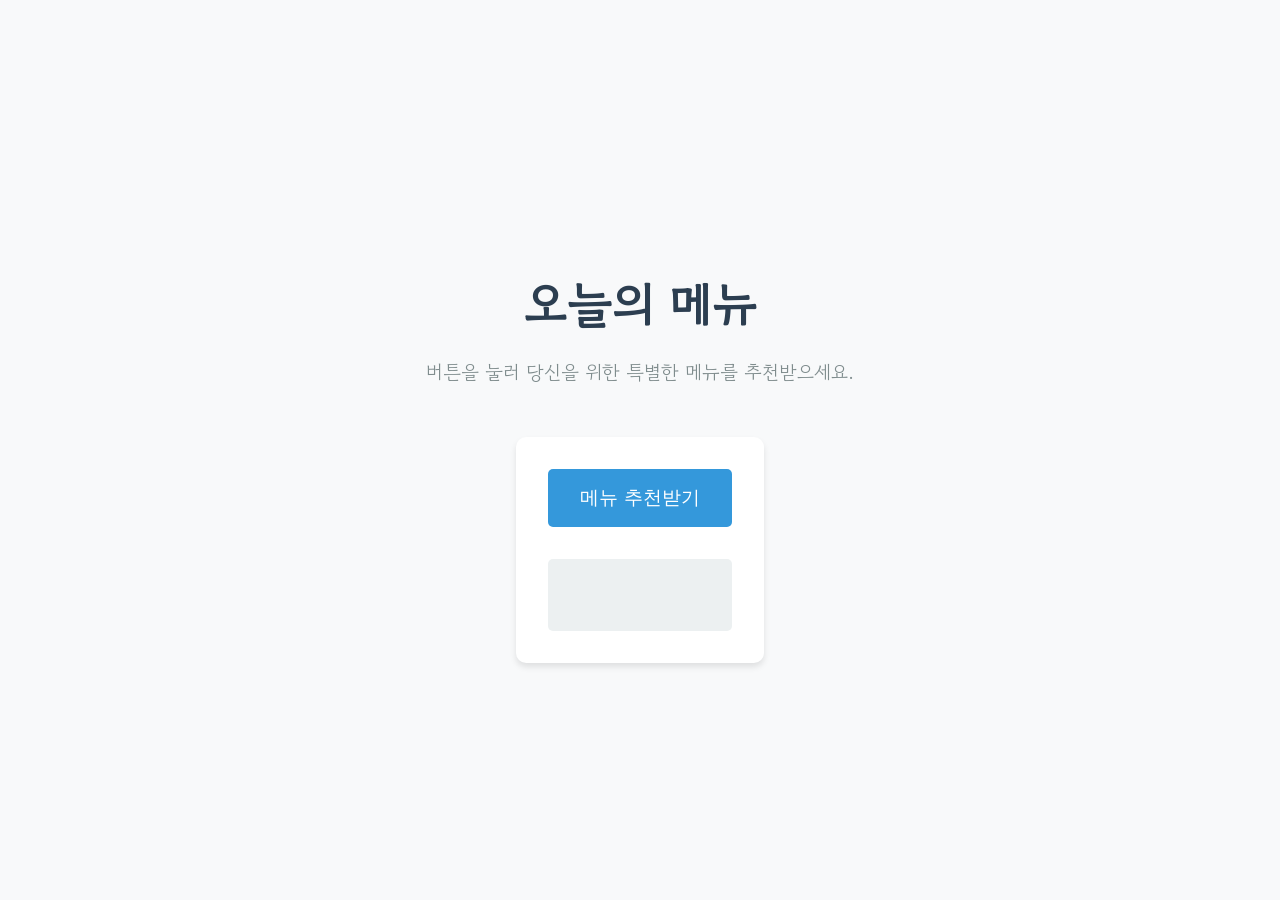
==== index.html @ 35b62818 "Upload current project code: updated index.html, main.js, and style.css" ====
<!doctype html>
<html lang="ko">
<head>
  <meta charset="UTF-8" />
  <meta name="viewport" content="width=device-width, initial-scale=1.0" />
  <title>오늘의 메뉴</title>
  <link rel="preconnect" href="https://fonts.googleapis.com">
  <link rel="preconnect" href="https://fonts.gstatic.com" crossorigin>
  <link href="https://fonts.googleapis.com/css2?family=Gowun+Dodum&display=swap" rel="stylesheet">
  <link href='/style.css' rel='stylesheet'>
</head>
<body>
  <header>
    <h1>오늘의 메뉴</h1>
    <p>버튼을 눌러 당신을 위한 특별한 메뉴를 추천받으세요.</p>
  </header>
  <main>
    <button id="recommend-btn">메뉴 추천받기</button>
    <div id="result-container">
        <p id="result"></p>
    </div>
  </main>
  <script defer type="text/javascript" src="/main.js"></script>
</body>
</html>
---- style.css ----
body {
  font-family: 'Gowun Dodum', sans-serif;
  background-color: #f8f9fa;
  color: #333;
  margin: 0;
  padding: 0;
  display: flex;
  flex-direction: column;
  align-items: center;
  justify-content: center;
  min-height: 100vh;
  text-align: center;
}

header {
  margin-bottom: 2rem;
}

h1 {
  font-size: 3rem;
  color: #2c3e50;
  margin-bottom: 0.5rem;
}

p {
  font-size: 1.2rem;
  color: #7f8c8d;
}

main {
  background-color: #fff;
  padding: 2rem;
  border-radius: 10px;
  box-shadow: 0 4px 6px rgba(0, 0, 0, 0.1);
}

#recommend-btn {
  background-color: #3498db;
  color: #fff;
  border: none;
  padding: 1rem 2rem;
  font-size: 1.2rem;
  border-radius: 5px;
  cursor: pointer;
  transition: background-color 0.3s ease;
}

#recommend-btn:hover {
  background-color: #2980b9;
}

#result-container {
  margin-top: 2rem;
  padding: 1.5rem;
  background-color: #ecf0f1;
  border-radius: 5px;
}

#result {
  font-size: 1.5rem;
  font-weight: bold;
  color: #2c3e50;
}
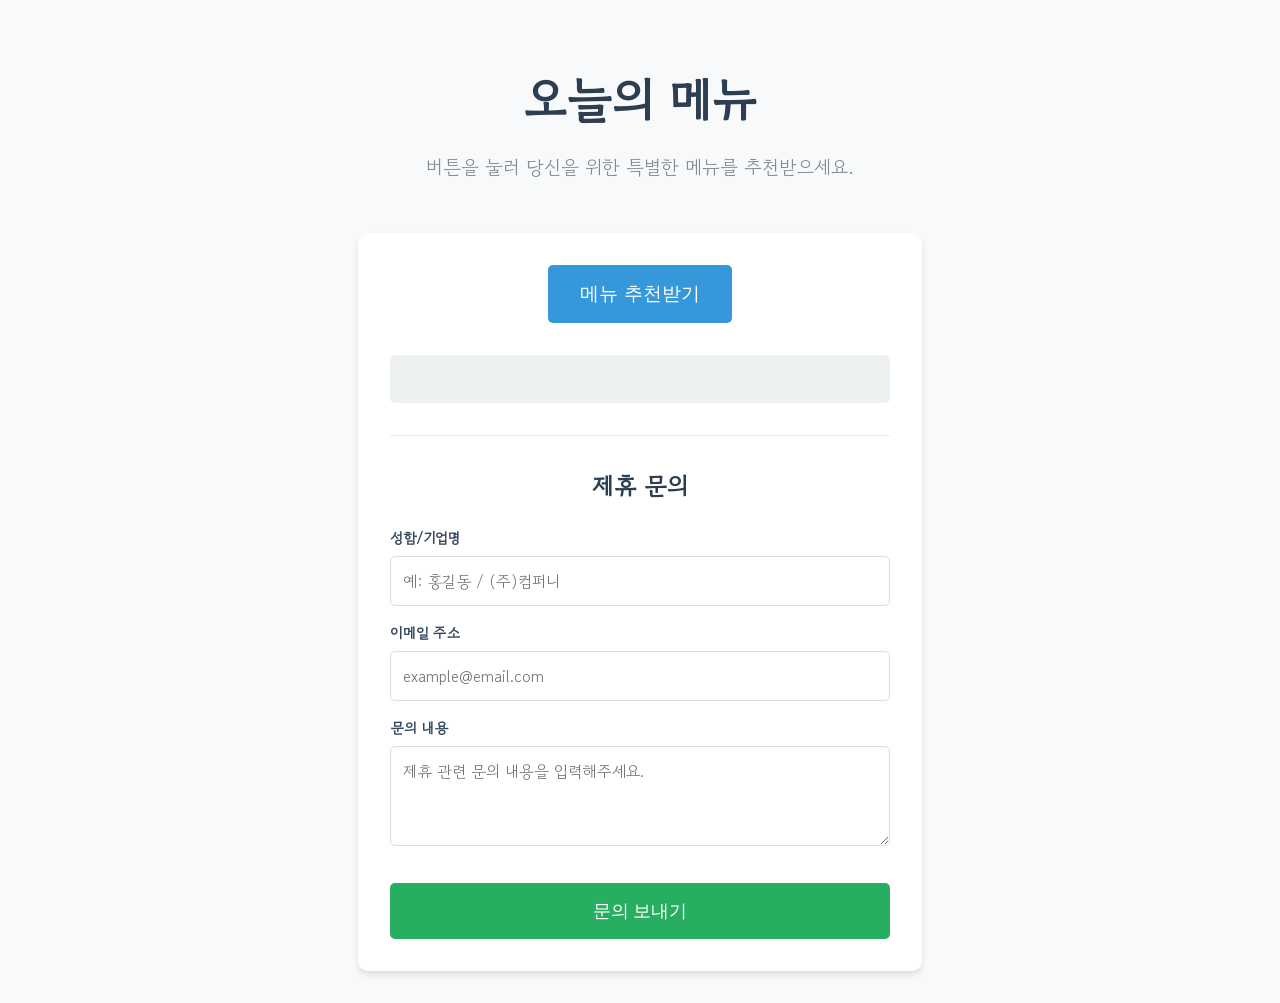
==== commit ede6a867: "feat: Formspree 제휴 문의 폼 추가" ====
--- a/index.html
+++ b/index.html
@@ -15,10 +15,32 @@
     <p>버튼을 눌러 당신을 위한 특별한 메뉴를 추천받으세요.</p>
   </header>
   <main>
-    <button id="recommend-btn">메뉴 추천받기</button>
-    <div id="result-container">
-        <p id="result"></p>
-    </div>
+    <section id="menu-section">
+      <button id="recommend-btn">메뉴 추천받기</button>
+      <div id="result-container">
+          <p id="result"></p>
+      </div>
+    </section>
+
+    <section id="contact-section">
+      <hr>
+      <h2>제휴 문의</h2>
+      <form action="https://formspree.io/f/xkoqdyjy" method="POST">
+        <div class="form-group">
+          <label for="name">성함/기업명</label>
+          <input type="text" id="name" name="name" required placeholder="예: 홍길동 / (주)컴퍼니">
+        </div>
+        <div class="form-group">
+          <label for="email">이메일 주소</label>
+          <input type="email" id="email" name="_replyto" required placeholder="example@email.com">
+        </div>
+        <div class="form-group">
+          <label for="message">문의 내용</label>
+          <textarea id="message" name="message" required placeholder="제휴 관련 문의 내용을 입력해주세요."></textarea>
+        </div>
+        <button type="submit" id="submit-btn">문의 보내기</button>
+      </form>
+    </section>
   </main>
   <script defer type="text/javascript" src="/main.js"></script>
 </body>
--- a/style.css
+++ b/style.css
@@ -10,6 +10,7 @@
   justify-content: center;
   min-height: 100vh;
   text-align: center;
+  padding: 2rem 0;
 }
 
 header {
@@ -32,6 +33,8 @@
   padding: 2rem;
   border-radius: 10px;
   box-shadow: 0 4px 6px rgba(0, 0, 0, 0.1);
+  width: 90%;
+  max-width: 500px;
 }
 
 #recommend-btn {
@@ -60,4 +63,63 @@
   font-size: 1.5rem;
   font-weight: bold;
   color: #2c3e50;
+  margin: 0;
+}
+
+/* Contact Form Styles */
+hr {
+  border: 0;
+  border-top: 1px solid #eee;
+  margin: 2rem 0;
+}
+
+#contact-section h2 {
+  color: #2c3e50;
+  margin-bottom: 1.5rem;
+}
+
+.form-group {
+  text-align: left;
+  margin-bottom: 1rem;
+}
+
+.form-group label {
+  display: block;
+  font-size: 0.9rem;
+  color: #34495e;
+  margin-bottom: 0.5rem;
+  font-weight: bold;
+}
+
+.form-group input,
+.form-group textarea {
+  width: 100%;
+  padding: 0.75rem;
+  border: 1px solid #dcdde1;
+  border-radius: 5px;
+  font-family: inherit;
+  font-size: 1rem;
+  box-sizing: border-box;
+}
+
+.form-group textarea {
+  height: 100px;
+  resize: vertical;
+}
+
+#submit-btn {
+  width: 100%;
+  background-color: #27ae60;
+  color: #fff;
+  border: none;
+  padding: 1rem;
+  font-size: 1.1rem;
+  border-radius: 5px;
+  cursor: pointer;
+  transition: background-color 0.3s ease;
+  margin-top: 1rem;
+}
+
+#submit-btn:hover {
+  background-color: #219150;
 }
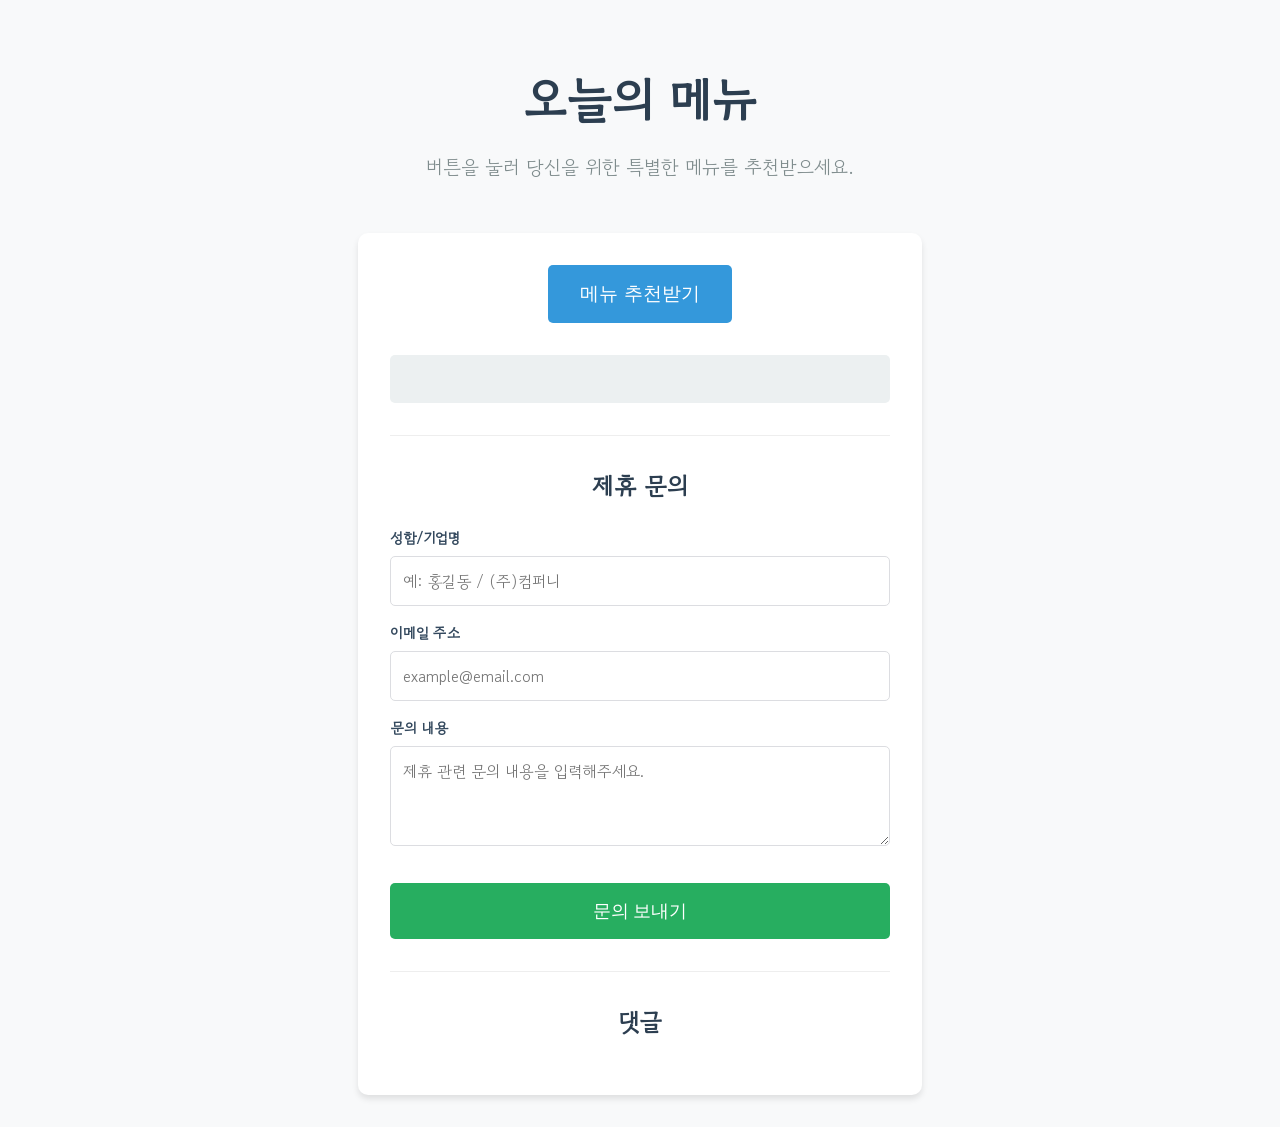
==== commit 4bfa4368: "feat: Disqus 댓글 기능 추가" ====
--- a/index.html
+++ b/index.html
@@ -41,6 +41,30 @@
         <button type="submit" id="submit-btn">문의 보내기</button>
       </form>
     </section>
+
+    <section id="comment-section">
+      <hr>
+      <h2>댓글</h2>
+      <div id="disqus_thread"></div>
+      <script>
+          /**
+          *  RECOMMENDED CONFIGURATION VARIABLES: EDIT AND UNCOMMENT THE SECTION BELOW TO INSERT DYNAMIC VALUES FROM YOUR PLATFORM OR CMS.
+          *  LEARN WHY DEFINING THESE VARIABLES IS IMPORTANT: https://disqus.com/admin/universalcode/#configuration-variables    */
+          /*
+          var disqus_config = function () {
+          this.page.url = PAGE_URL;  // Replace PAGE_URL with your page's canonical URL variable
+          this.page.identifier = PAGE_IDENTIFIER; // Replace PAGE_IDENTIFIER with your page's unique identifier variable
+          };
+          */
+          (function() { // DON'T EDIT BELOW THIS LINE
+          var d = document, s = d.createElement('script');
+          s.src = 'https://minseoseo.disqus.com/embed.js';
+          s.setAttribute('data-timestamp', +new Date());
+          (d.head || d.body).appendChild(s);
+          })();
+      </script>
+      <noscript>Please enable JavaScript to view the <a href="https://disqus.com/?ref_noscript">comments powered by Disqus.</a></noscript>
+    </section>
   </main>
   <script defer type="text/javascript" src="/main.js"></script>
 </body>
--- a/style.css
+++ b/style.css
@@ -122,4 +122,15 @@
 
 #submit-btn:hover {
   background-color: #219150;
+}
+
+#comment-section {
+  margin-top: 2rem;
+  text-align: left;
+}
+
+#comment-section h2 {
+  text-align: center;
+  color: #2c3e50;
+  margin-bottom: 1.5rem;
 }
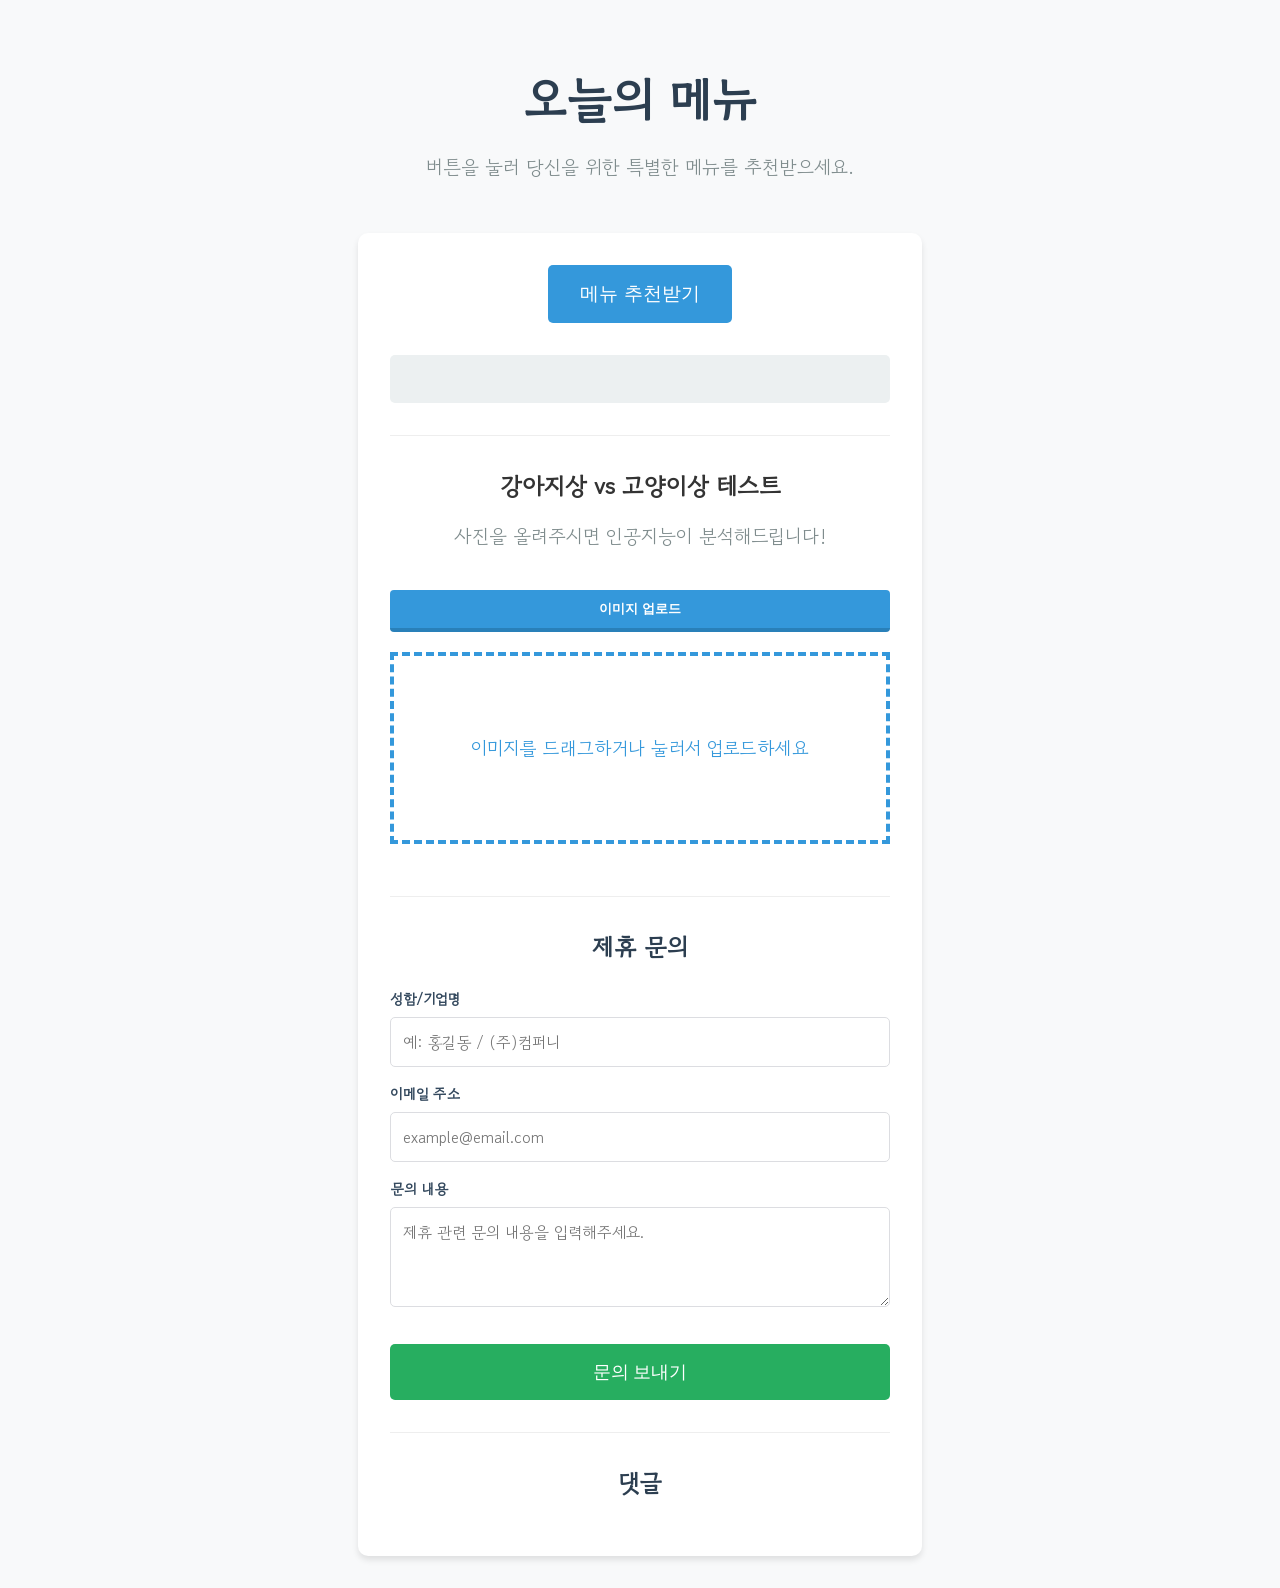
==== commit 91399de8: "feat: Teachable Machine 기반 강아지/고양이상 테스트 기능 추가" ====
--- a/index.html
+++ b/index.html
@@ -20,6 +20,32 @@
       <div id="result-container">
           <p id="result"></p>
       </div>
+    </section>
+
+    <section id="animal-test-section">
+      <hr>
+      <h2>강아지상 vs 고양이상 테스트</h2>
+      <p>사진을 올려주시면 인공지능이 분석해드립니다!</p>
+      
+      <div class="file-upload">
+        <button class="file-upload-btn" type="button" onclick="$('.file-upload-input').trigger( 'click' )">이미지 업로드</button>
+
+        <div class="image-upload-wrap">
+          <input class="file-upload-input" type='file' onchange="readURL(this);" accept="image/*" />
+          <div class="drag-text">
+            <h3>이미지를 드래그하거나 눌러서 업로드하세요</h3>
+          </div>
+        </div>
+        
+        <div class="file-upload-content">
+          <img class="file-upload-image" id="face-image" src="#" alt="your image" />
+          <div class="image-title-wrap">
+            <button type="button" onclick="removeUpload()" class="remove-image">삭제하기</button>
+          </div>
+        </div>
+      </div>
+      
+      <div id="label-container"></div>
     </section>
 
     <section id="contact-section">
@@ -66,6 +92,9 @@
       <noscript>Please enable JavaScript to view the <a href="https://disqus.com/?ref_noscript">comments powered by Disqus.</a></noscript>
     </section>
   </main>
+  <script src="https://code.jquery.com/jquery-3.6.0.min.js"></script>
+  <script src="https://cdn.jsdelivr.net/npm/@tensorflow/tfjs@latest/dist/tf.min.js"></script>
+  <script src="https://cdn.jsdelivr.net/npm/@teachablemachine/image@latest/dist/teachablemachine-image.min.js"></script>
   <script defer type="text/javascript" src="/main.js"></script>
 </body>
 </html>
--- a/style.css
+++ b/style.css
@@ -133,4 +133,165 @@
   text-align: center;
   color: #2c3e50;
   margin-bottom: 1.5rem;
+}
+
+/* Animal Face Test Styles */
+#animal-test-section {
+  width: 100%;
+}
+
+.file-upload {
+  background-color: #ffffff;
+  width: 100%;
+  margin: 0 auto;
+  padding: 20px 0;
+}
+
+.file-upload-btn {
+  width: 100%;
+  margin: 0;
+  color: #fff;
+  background: #3498db;
+  border: none;
+  padding: 10px;
+  border-radius: 4px;
+  border-bottom: 4px solid #2980b9;
+  transition: all .2s ease;
+  outline: none;
+  text-transform: uppercase;
+  font-weight: 700;
+  cursor: pointer;
+}
+
+.file-upload-btn:hover {
+  background: #2980b9;
+  color: #ffffff;
+  transition: all .2s ease;
+  cursor: pointer;
+}
+
+.file-upload-btn:active {
+  border: 0;
+  transition: all .2s ease;
+}
+
+.file-upload-content {
+  display: none;
+  text-align: center;
+}
+
+.file-upload-input {
+  position: absolute;
+  margin: 0;
+  padding: 0;
+  width: 100%;
+  height: 100%;
+  outline: none;
+  opacity: 0;
+  cursor: pointer;
+}
+
+.image-upload-wrap {
+  margin-top: 20px;
+  border: 4px dashed #3498db;
+  position: relative;
+  transition: background-color 0.2s ease;
+}
+
+.image-dropping,
+.image-upload-wrap:hover {
+  background-color: #ecf0f1;
+  border: 4px dashed #ffffff;
+}
+
+.image-title-wrap {
+  padding: 0 15px 15px 15px;
+  color: #222;
+}
+
+.drag-text {
+  text-align: center;
+}
+
+.drag-text h3 {
+  font-weight: 100;
+  text-transform: uppercase;
+  color: #3498db;
+  padding: 60px 0;
+}
+
+.file-upload-image {
+  max-height: 200px;
+  max-width: 200px;
+  margin: auto;
+  padding: 20px;
+}
+
+.remove-image {
+  width: 200px;
+  margin: 0;
+  color: #fff;
+  background: #cd4535;
+  border: none;
+  padding: 10px;
+  border-radius: 4px;
+  border-bottom: 4px solid #b02818;
+  transition: all .2s ease;
+  outline: none;
+  text-transform: uppercase;
+  font-weight: 700;
+  cursor: pointer;
+}
+
+.remove-image:hover {
+  background: #c13b2a;
+  color: #ffffff;
+  transition: all .2s ease;
+  cursor: pointer;
+}
+
+.remove-image:active {
+  border: 0;
+  transition: all .2s ease;
+}
+
+#label-container {
+  margin-top: 1rem;
+}
+
+.label-bar-container {
+  display: flex;
+  align-items: center;
+  justify-content: space-between;
+  margin-bottom: 0.5rem;
+  background-color: #ecf0f1;
+  border-radius: 10px;
+  padding: 5px;
+}
+
+.label-name {
+  width: 20%;
+  text-align: left;
+  font-weight: bold;
+  padding-left: 10px;
+}
+
+.bar-wrapper {
+  width: 80%;
+  background-color: #e0e0e0;
+  border-radius: 10px;
+  overflow: hidden;
+  height: 20px;
+  margin-left: 10px;
+}
+
+.bar-fill {
+  height: 100%;
+  background-color: #3498db;
+  text-align: right;
+  padding-right: 5px;
+  color: white;
+  font-size: 0.8rem;
+  line-height: 20px;
+  transition: width 0.5s ease-in-out;
 }
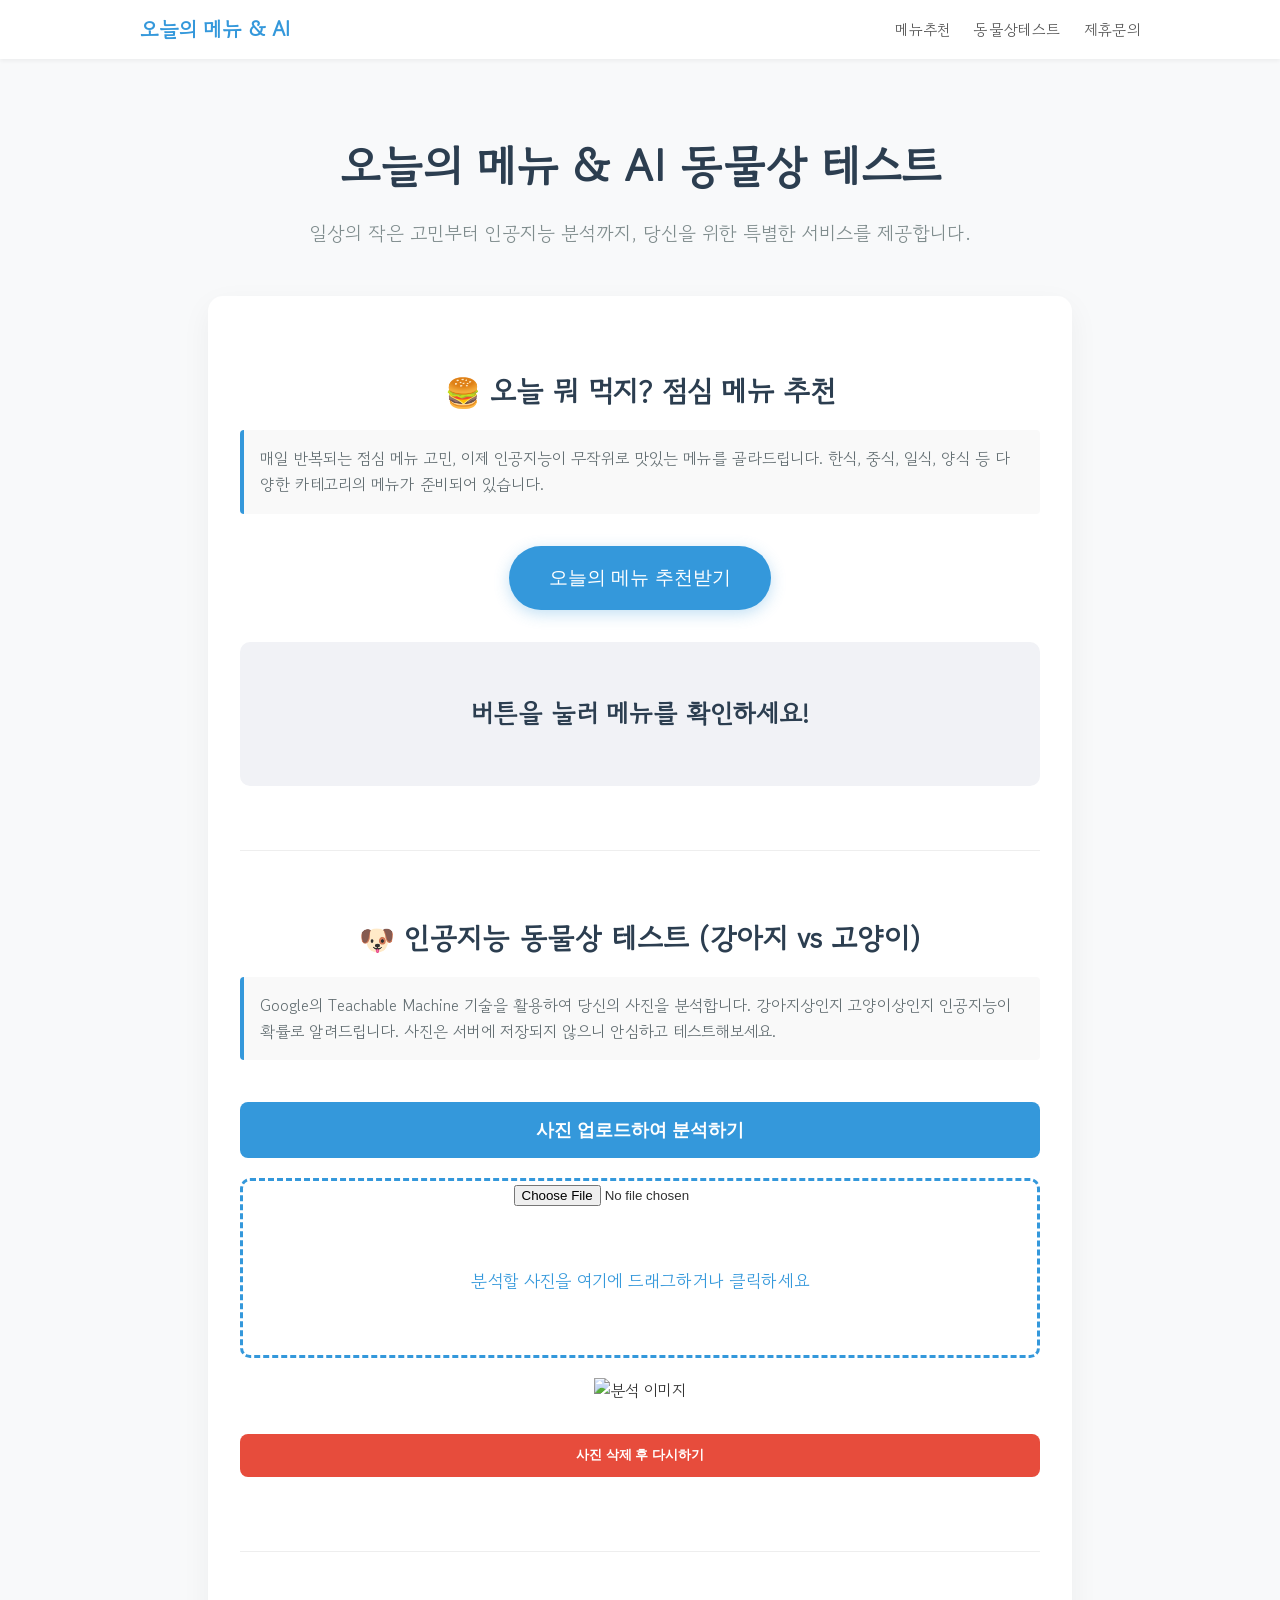
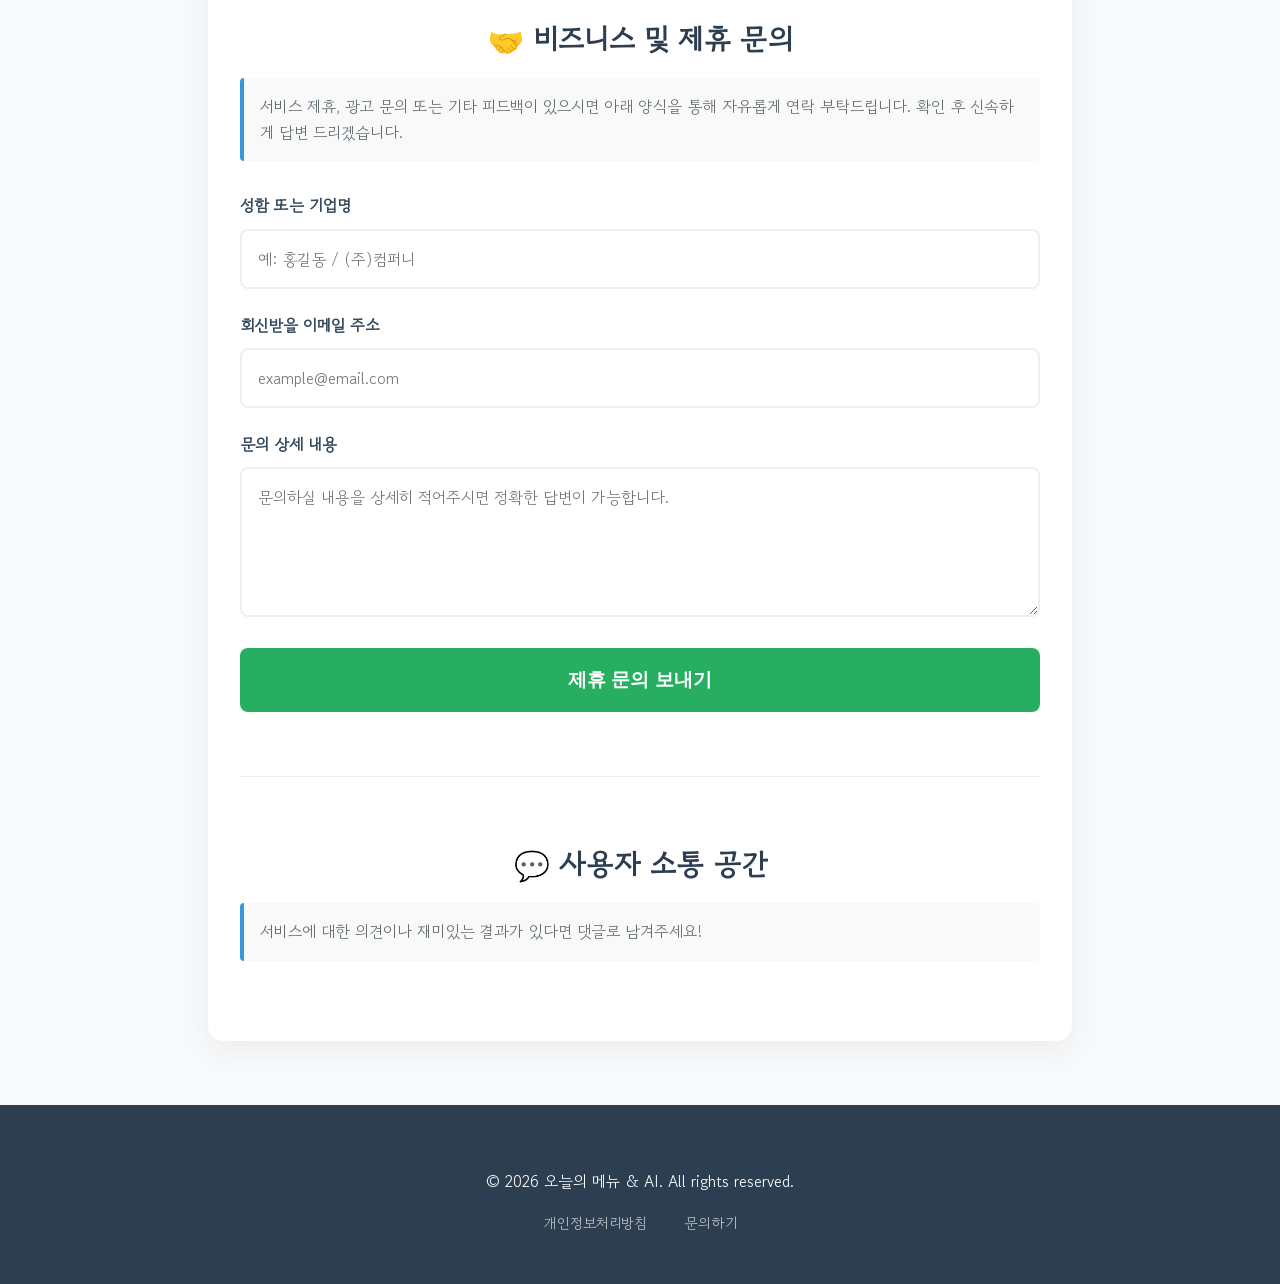
==== commit a6621a7a: "optimize: AdSense 승인을 위한 고품질 사이트 개선 (네비게이션, 푸터, 콘텐츠 강화)" ====
--- a/index.html
+++ b/index.html
@@ -3,44 +3,70 @@
 <head>
   <meta charset="UTF-8" />
   <meta name="viewport" content="width=device-width, initial-scale=1.0" />
-  <title>오늘의 메뉴</title>
+  <meta name="google-adsense-account" content="ca-pub-1969247209463048">
+  <title>오늘의 메뉴 & 동물상 테스트 - 인공지능 분석 서비스</title>
+  <meta name="description" content="인공지능(AI)이 분석해주는 강아지상/고양이상 테스트와 매일 고민되는 점심 메뉴 추천 서비스를 무료로 이용해보세요.">
+  <meta property="og:title" content="오늘의 메뉴 & 동물상 테스트">
+  <meta property="og:description" content="AI 동물상 테스트와 메뉴 추천을 한 곳에서!">
   <link rel="preconnect" href="https://fonts.googleapis.com">
   <link rel="preconnect" href="https://fonts.gstatic.com" crossorigin>
   <link href="https://fonts.googleapis.com/css2?family=Gowun+Dodum&display=swap" rel="stylesheet">
   <link href='/style.css' rel='stylesheet'>
+  <script async src="https://pagead2.googlesyndication.com/pagead/js/adsbygoogle.js?client=ca-pub-1969247209463048"
+     crossorigin="anonymous"></script>
 </head>
 <body>
+  <nav>
+    <div class="nav-container">
+      <a href="#" class="logo">오늘의 메뉴 & AI</a>
+      <ul>
+        <li><a href="#menu-section">메뉴추천</a></li>
+        <li><a href="#animal-test-section">동물상테스트</a></li>
+        <li><a href="#contact-section">제휴문의</a></li>
+      </ul>
+    </div>
+  </nav>
+
   <header>
-    <h1>오늘의 메뉴</h1>
-    <p>버튼을 눌러 당신을 위한 특별한 메뉴를 추천받으세요.</p>
+    <h1>오늘의 메뉴 & AI 동물상 테스트</h1>
+    <p>일상의 작은 고민부터 인공지능 분석까지, 당신을 위한 특별한 서비스를 제공합니다.</p>
   </header>
+
   <main>
+    <!-- 메뉴 추천 섹션 -->
     <section id="menu-section">
-      <button id="recommend-btn">메뉴 추천받기</button>
+      <div class="section-header">
+        <h2>🍔 오늘 뭐 먹지? 점심 메뉴 추천</h2>
+        <p class="section-desc">매일 반복되는 점심 메뉴 고민, 이제 인공지능이 무작위로 맛있는 메뉴를 골라드립니다. 한식, 중식, 일식, 양식 등 다양한 카테고리의 메뉴가 준비되어 있습니다.</p>
+      </div>
+      <button id="recommend-btn">오늘의 메뉴 추천받기</button>
       <div id="result-container">
-          <p id="result"></p>
+          <p id="result">버튼을 눌러 메뉴를 확인하세요!</p>
       </div>
     </section>
 
+    <!-- 동물상 테스트 섹션 -->
     <section id="animal-test-section">
       <hr>
-      <h2>강아지상 vs 고양이상 테스트</h2>
-      <p>사진을 올려주시면 인공지능이 분석해드립니다!</p>
+      <div class="section-header">
+        <h2>🐶 인공지능 동물상 테스트 (강아지 vs 고양이)</h2>
+        <p class="section-desc">Google의 Teachable Machine 기술을 활용하여 당신의 사진을 분석합니다. 강아지상인지 고양이상인지 인공지능이 확률로 알려드립니다. 사진은 서버에 저장되지 않으니 안심하고 테스트해보세요.</p>
+      </div>
       
       <div class="file-upload">
-        <button class="file-upload-btn" type="button" onclick="$('.file-upload-input').trigger( 'click' )">이미지 업로드</button>
+        <button class="file-upload-btn" type="button" onclick="$('.file-upload-input').trigger( 'click' )">사진 업로드하여 분석하기</button>
 
         <div class="image-upload-wrap">
           <input class="file-upload-input" type='file' onchange="readURL(this);" accept="image/*" />
           <div class="drag-text">
-            <h3>이미지를 드래그하거나 눌러서 업로드하세요</h3>
+            <h3>분석할 사진을 여기에 드래그하거나 클릭하세요</h3>
           </div>
         </div>
         
         <div class="file-upload-content">
-          <img class="file-upload-image" id="face-image" src="#" alt="your image" />
+          <img class="file-upload-image" id="face-image" src="#" alt="분석 이미지" />
           <div class="image-title-wrap">
-            <button type="button" onclick="removeUpload()" class="remove-image">삭제하기</button>
+            <button type="button" onclick="removeUpload()" class="remove-image">사진 삭제 후 다시하기</button>
           </div>
         </div>
       </div>
@@ -48,41 +74,40 @@
       <div id="label-container"></div>
     </section>
 
+    <!-- 제휴 문의 섹션 -->
     <section id="contact-section">
       <hr>
-      <h2>제휴 문의</h2>
+      <div class="section-header">
+        <h2>🤝 비즈니스 및 제휴 문의</h2>
+        <p class="section-desc">서비스 제휴, 광고 문의 또는 기타 피드백이 있으시면 아래 양식을 통해 자유롭게 연락 부탁드립니다. 확인 후 신속하게 답변 드리겠습니다.</p>
+      </div>
       <form action="https://formspree.io/f/xkoqdyjy" method="POST">
         <div class="form-group">
-          <label for="name">성함/기업명</label>
+          <label for="name">성함 또는 기업명</label>
           <input type="text" id="name" name="name" required placeholder="예: 홍길동 / (주)컴퍼니">
         </div>
         <div class="form-group">
-          <label for="email">이메일 주소</label>
+          <label for="email">회신받을 이메일 주소</label>
           <input type="email" id="email" name="_replyto" required placeholder="example@email.com">
         </div>
         <div class="form-group">
-          <label for="message">문의 내용</label>
-          <textarea id="message" name="message" required placeholder="제휴 관련 문의 내용을 입력해주세요."></textarea>
+          <label for="message">문의 상세 내용</label>
+          <textarea id="message" name="message" required placeholder="문의하실 내용을 상세히 적어주시면 정확한 답변이 가능합니다."></textarea>
         </div>
-        <button type="submit" id="submit-btn">문의 보내기</button>
+        <button type="submit" id="submit-btn">제휴 문의 보내기</button>
       </form>
     </section>
 
+    <!-- 댓글 섹션 -->
     <section id="comment-section">
       <hr>
-      <h2>댓글</h2>
+      <div class="section-header">
+        <h2>💬 사용자 소통 공간</h2>
+        <p class="section-desc">서비스에 대한 의견이나 재미있는 결과가 있다면 댓글로 남겨주세요!</p>
+      </div>
       <div id="disqus_thread"></div>
       <script>
-          /**
-          *  RECOMMENDED CONFIGURATION VARIABLES: EDIT AND UNCOMMENT THE SECTION BELOW TO INSERT DYNAMIC VALUES FROM YOUR PLATFORM OR CMS.
-          *  LEARN WHY DEFINING THESE VARIABLES IS IMPORTANT: https://disqus.com/admin/universalcode/#configuration-variables    */
-          /*
-          var disqus_config = function () {
-          this.page.url = PAGE_URL;  // Replace PAGE_URL with your page's canonical URL variable
-          this.page.identifier = PAGE_IDENTIFIER; // Replace PAGE_IDENTIFIER with your page's unique identifier variable
-          };
-          */
-          (function() { // DON'T EDIT BELOW THIS LINE
+          (function() { 
           var d = document, s = d.createElement('script');
           s.src = 'https://minseoseo.disqus.com/embed.js';
           s.setAttribute('data-timestamp', +new Date());
@@ -92,6 +117,17 @@
       <noscript>Please enable JavaScript to view the <a href="https://disqus.com/?ref_noscript">comments powered by Disqus.</a></noscript>
     </section>
   </main>
+
+  <footer>
+    <div class="footer-container">
+      <p>&copy; 2026 오늘의 메뉴 & AI. All rights reserved.</p>
+      <div class="footer-links">
+        <a href="#" onclick="alert('개인정보처리방침: 본 사이트는 사용자의 이미지를 서버에 저장하지 않으며, 분석은 브라우저 내에서만 이루어집니다.')">개인정보처리방침</a>
+        <a href="#contact-section">문의하기</a>
+      </div>
+    </div>
+  </footer>
+
   <script src="https://code.jquery.com/jquery-3.6.0.min.js"></script>
   <script src="https://cdn.jsdelivr.net/npm/@tensorflow/tfjs@latest/dist/tf.min.js"></script>
   <script src="https://cdn.jsdelivr.net/npm/@teachablemachine/image@latest/dist/teachablemachine-image.min.js"></script>
--- a/style.css
+++ b/style.css
@@ -7,60 +7,138 @@
   display: flex;
   flex-direction: column;
   align-items: center;
-  justify-content: center;
   min-height: 100vh;
   text-align: center;
-  padding: 2rem 0;
+  line-height: 1.6;
+}
+
+/* Navigation */
+nav {
+  width: 100%;
+  background-color: #fff;
+  box-shadow: 0 2px 4px rgba(0,0,0,0.05);
+  position: fixed;
+  top: 0;
+  z-index: 1000;
+}
+
+.nav-container {
+  max-width: 1000px;
+  margin: 0 auto;
+  display: flex;
+  justify-content: space-between;
+  align-items: center;
+  padding: 0.8rem 1.5rem;
+}
+
+.logo {
+  font-size: 1.3rem;
+  font-weight: bold;
+  color: #3498db;
+  text-decoration: none;
+}
+
+nav ul {
+  list-style: none;
+  display: flex;
+  margin: 0;
+  padding: 0;
+}
+
+nav ul li {
+  margin-left: 1.5rem;
+}
+
+nav ul li a {
+  text-decoration: none;
+  color: #555;
+  font-size: 0.95rem;
+  transition: color 0.3s;
+}
+
+nav ul li a:hover {
+  color: #3498db;
 }
 
 header {
-  margin-bottom: 2rem;
+  margin-top: 100px;
+  margin-bottom: 3rem;
+  padding: 0 1rem;
 }
 
 h1 {
-  font-size: 3rem;
+  font-size: 2.8rem;
   color: #2c3e50;
-  margin-bottom: 0.5rem;
-}
-
-p {
+  margin-bottom: 1rem;
+}
+
+header p {
   font-size: 1.2rem;
   color: #7f8c8d;
+  max-width: 700px;
+  margin: 0 auto;
 }
 
 main {
   background-color: #fff;
-  padding: 2rem;
-  border-radius: 10px;
-  box-shadow: 0 4px 6px rgba(0, 0, 0, 0.1);
+  padding: 3rem 2rem;
+  border-radius: 15px;
+  box-shadow: 0 10px 30px rgba(0, 0, 0, 0.05);
   width: 90%;
-  max-width: 500px;
+  max-width: 800px;
+  margin-bottom: 4rem;
+}
+
+.section-header {
+  margin-bottom: 2rem;
+}
+
+.section-header h2 {
+  font-size: 1.8rem;
+  color: #2c3e50;
+  margin-bottom: 0.8rem;
+}
+
+.section-desc {
+  font-size: 1rem;
+  color: #636e72;
+  text-align: left;
+  background-color: #f9f9f9;
+  padding: 1rem;
+  border-left: 4px solid #3498db;
+  border-radius: 4px;
 }
 
 #recommend-btn {
   background-color: #3498db;
   color: #fff;
   border: none;
-  padding: 1rem 2rem;
+  padding: 1.2rem 2.5rem;
   font-size: 1.2rem;
-  border-radius: 5px;
+  border-radius: 50px;
   cursor: pointer;
-  transition: background-color 0.3s ease;
+  transition: transform 0.2s, background-color 0.3s;
+  box-shadow: 0 4px 15px rgba(52, 152, 219, 0.3);
 }
 
 #recommend-btn:hover {
   background-color: #2980b9;
+  transform: translateY(-2px);
 }
 
 #result-container {
   margin-top: 2rem;
-  padding: 1.5rem;
-  background-color: #ecf0f1;
-  border-radius: 5px;
+  padding: 2rem;
+  background-color: #f1f2f6;
+  border-radius: 10px;
+  min-height: 80px;
+  display: flex;
+  align-items: center;
+  justify-content: center;
 }
 
 #result {
-  font-size: 1.5rem;
+  font-size: 1.6rem;
   font-weight: bold;
   color: #2c3e50;
   margin: 0;
@@ -70,40 +148,42 @@
 hr {
   border: 0;
   border-top: 1px solid #eee;
-  margin: 2rem 0;
-}
-
-#contact-section h2 {
-  color: #2c3e50;
-  margin-bottom: 1.5rem;
+  margin: 4rem 0;
 }
 
 .form-group {
   text-align: left;
-  margin-bottom: 1rem;
+  margin-bottom: 1.5rem;
 }
 
 .form-group label {
   display: block;
-  font-size: 0.9rem;
+  font-size: 1rem;
   color: #34495e;
-  margin-bottom: 0.5rem;
+  margin-bottom: 0.6rem;
   font-weight: bold;
 }
 
 .form-group input,
 .form-group textarea {
   width: 100%;
-  padding: 0.75rem;
-  border: 1px solid #dcdde1;
-  border-radius: 5px;
+  padding: 1rem;
+  border: 2px solid #edeff2;
+  border-radius: 8px;
   font-family: inherit;
   font-size: 1rem;
   box-sizing: border-box;
+  transition: border-color 0.3s;
+}
+
+.form-group input:focus,
+.form-group textarea:focus {
+  outline: none;
+  border-color: #3498db;
 }
 
 .form-group textarea {
-  height: 100px;
+  height: 150px;
   resize: vertical;
 }
 
@@ -111,187 +191,163 @@
   width: 100%;
   background-color: #27ae60;
   color: #fff;
+  border: none;
+  padding: 1.2rem;
+  font-size: 1.2rem;
+  border-radius: 8px;
+  cursor: pointer;
+  transition: background-color 0.3s;
+  font-weight: bold;
+}
+
+#submit-btn:hover {
+  background-color: #219150;
+}
+
+/* Animal Face Test Styles */
+.file-upload {
+  background-color: #ffffff;
+  width: 100%;
+  padding: 10px 0;
+}
+
+.file-upload-btn {
+  width: 100%;
+  color: #fff;
+  background: #3498db;
   border: none;
   padding: 1rem;
-  font-size: 1.1rem;
-  border-radius: 5px;
-  cursor: pointer;
-  transition: background-color 0.3s ease;
-  margin-top: 1rem;
-}
-
-#submit-btn:hover {
-  background-color: #219150;
-}
-
-#comment-section {
-  margin-top: 2rem;
-  text-align: left;
-}
-
-#comment-section h2 {
-  text-align: center;
-  color: #2c3e50;
-  margin-bottom: 1.5rem;
-}
-
-/* Animal Face Test Styles */
-#animal-test-section {
-  width: 100%;
-}
-
-.file-upload {
-  background-color: #ffffff;
-  width: 100%;
-  margin: 0 auto;
-  padding: 20px 0;
-}
-
-.file-upload-btn {
-  width: 100%;
-  margin: 0;
-  color: #fff;
-  background: #3498db;
-  border: none;
-  padding: 10px;
-  border-radius: 4px;
-  border-bottom: 4px solid #2980b9;
+  border-radius: 8px;
   transition: all .2s ease;
-  outline: none;
-  text-transform: uppercase;
   font-weight: 700;
   cursor: pointer;
+  font-size: 1.1rem;
 }
 
 .file-upload-btn:hover {
   background: #2980b9;
-  color: #ffffff;
-  transition: all .2s ease;
-  cursor: pointer;
-}
-
-.file-upload-btn:active {
-  border: 0;
-  transition: all .2s ease;
-}
-
-.file-upload-content {
-  display: none;
-  text-align: center;
-}
-
-.file-upload-input {
-  position: absolute;
-  margin: 0;
-  padding: 0;
-  width: 100%;
-  height: 100%;
-  outline: none;
-  opacity: 0;
-  cursor: pointer;
 }
 
 .image-upload-wrap {
   margin-top: 20px;
-  border: 4px dashed #3498db;
+  border: 3px dashed #3498db;
   position: relative;
-  transition: background-color 0.2s ease;
+  border-radius: 10px;
 }
 
 .image-dropping,
 .image-upload-wrap:hover {
-  background-color: #ecf0f1;
-  border: 4px dashed #ffffff;
-}
-
-.image-title-wrap {
-  padding: 0 15px 15px 15px;
-  color: #222;
+  background-color: #f7f9fb;
 }
 
 .drag-text {
-  text-align: center;
+  padding: 60px 0;
 }
 
 .drag-text h3 {
-  font-weight: 100;
-  text-transform: uppercase;
+  font-weight: normal;
   color: #3498db;
-  padding: 60px 0;
+  font-size: 1.1rem;
+  margin: 0;
 }
 
 .file-upload-image {
-  max-height: 200px;
-  max-width: 200px;
+  max-height: 300px;
+  max-width: 100%;
   margin: auto;
   padding: 20px;
+  border-radius: 15px;
 }
 
 .remove-image {
-  width: 200px;
-  margin: 0;
-  color: #fff;
-  background: #cd4535;
+  width: 100%;
+  color: #fff;
+  background: #e74c3c;
   border: none;
-  padding: 10px;
-  border-radius: 4px;
-  border-bottom: 4px solid #b02818;
-  transition: all .2s ease;
-  outline: none;
-  text-transform: uppercase;
-  font-weight: 700;
+  padding: 0.8rem;
+  border-radius: 8px;
   cursor: pointer;
-}
-
-.remove-image:hover {
-  background: #c13b2a;
-  color: #ffffff;
-  transition: all .2s ease;
-  cursor: pointer;
-}
-
-.remove-image:active {
-  border: 0;
-  transition: all .2s ease;
+  font-weight: bold;
+  margin-top: 10px;
 }
 
 #label-container {
-  margin-top: 1rem;
+  margin-top: 2rem;
 }
 
 .label-bar-container {
   display: flex;
   align-items: center;
-  justify-content: space-between;
-  margin-bottom: 0.5rem;
-  background-color: #ecf0f1;
-  border-radius: 10px;
-  padding: 5px;
+  margin-bottom: 1rem;
+  background-color: #fff;
+  border: 1px solid #eee;
+  border-radius: 12px;
+  padding: 0.8rem;
+  box-shadow: 0 2px 5px rgba(0,0,0,0.02);
 }
 
 .label-name {
-  width: 20%;
+  width: 25%;
   text-align: left;
   font-weight: bold;
-  padding-left: 10px;
+  color: #2c3e50;
 }
 
 .bar-wrapper {
-  width: 80%;
-  background-color: #e0e0e0;
-  border-radius: 10px;
+  width: 75%;
+  background-color: #eee;
+  border-radius: 20px;
   overflow: hidden;
-  height: 20px;
-  margin-left: 10px;
+  height: 24px;
 }
 
 .bar-fill {
   height: 100%;
-  background-color: #3498db;
-  text-align: right;
-  padding-right: 5px;
+  background: linear-gradient(90deg, #3498db, #2980b9);
+  display: flex;
+  align-items: center;
+  justify-content: flex-end;
+  padding-right: 10px;
   color: white;
-  font-size: 0.8rem;
-  line-height: 20px;
-  transition: width 0.5s ease-in-out;
+  font-size: 0.85rem;
+  font-weight: bold;
+  transition: width 0.8s cubic-bezier(0.175, 0.885, 0.32, 1.275);
+}
+
+/* Footer */
+footer {
+  width: 100%;
+  background-color: #2c3e50;
+  color: #fff;
+  padding: 3rem 0;
+  margin-top: auto;
+}
+
+.footer-container {
+  max-width: 800px;
+  margin: 0 auto;
+  padding: 0 1rem;
+}
+
+.footer-links {
+  margin-top: 1rem;
+}
+
+.footer-links a {
+  color: #bdc3c7;
+  text-decoration: none;
+  margin: 0 1rem;
+  font-size: 0.9rem;
+}
+
+.footer-links a:hover {
+  color: #fff;
+  text-decoration: underline;
+}
+
+@media (max-width: 600px) {
+  h1 { font-size: 2rem; }
+  main { padding: 1.5rem 1rem; }
+  .label-name { width: 35%; }
+  .bar-wrapper { width: 65%; }
 }
